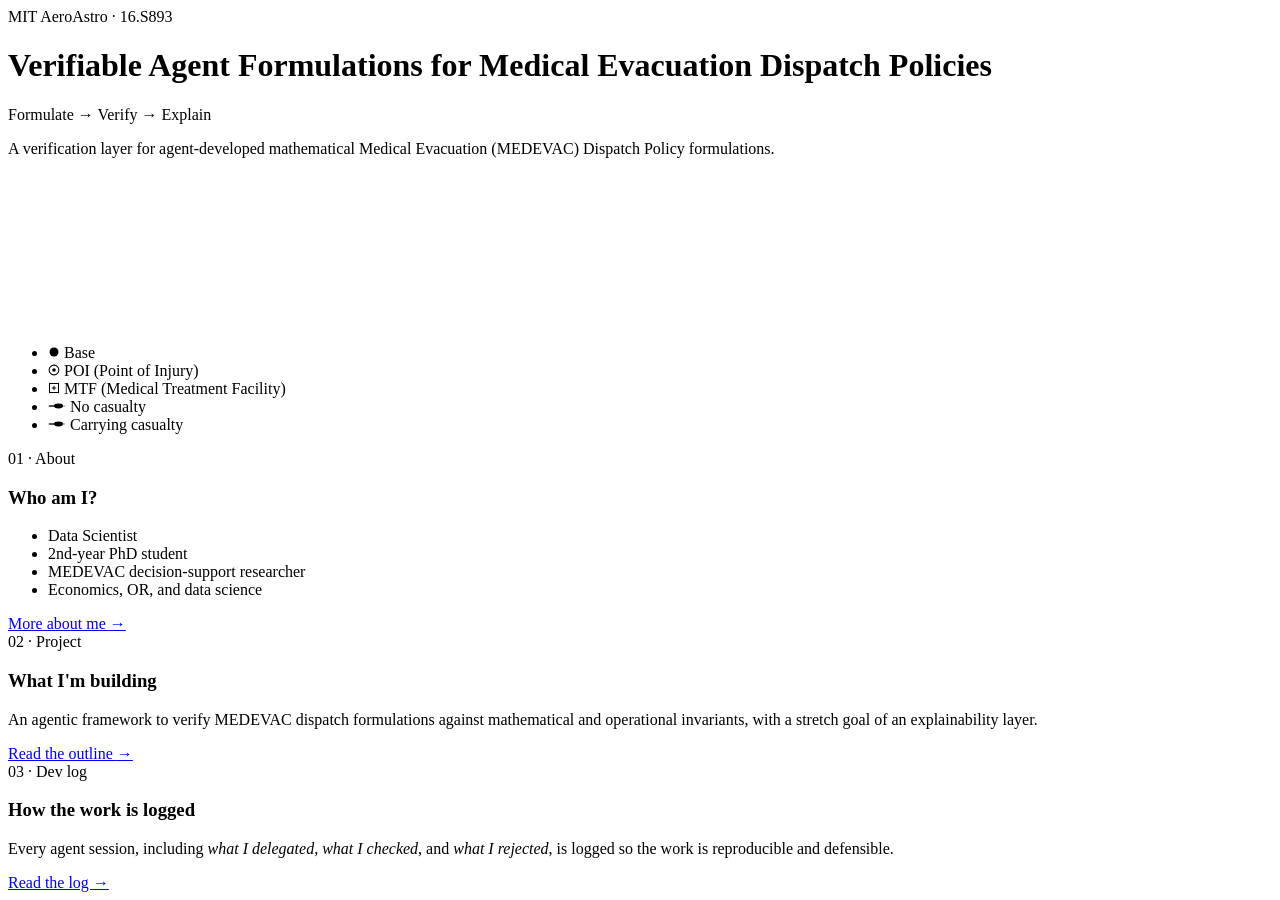
==== pages/index.html @ cb946254 "Fix broken log-entry markup on the about-page session." ====
<!doctype html>
<html lang="en">
<head>
  <meta charset="utf-8" />
  <meta name="viewport" content="width=device-width, initial-scale=1" />
  <title>Ben McCloskey — 16.S893 Portfolio</title>
  <link rel="preconnect" href="https://fonts.googleapis.com" />
  <link rel="preconnect" href="https://fonts.gstatic.com" crossorigin />
  <link href="https://fonts.googleapis.com/css2?family=IBM+Plex+Mono:wght@400;500;600;700&family=IBM+Plex+Sans:wght@400;500;600;700&display=swap" rel="stylesheet" />
  <link rel="stylesheet" href="css/style.css?v=15" />
  <noscript><style>body{opacity:1 !important;}</style></noscript>
</head>
<body>
  <main>
    <div class="wrap">
      <div class="hero-top">
        <div class="hero-text">
          <span class="eyebrow">MIT AeroAstro &middot; 16.S893</span>
          <h1 class="hero-title">Verifiable Agent Formulations for Medical Evacuation Dispatch Policies</h1>
          <p class="pipeline">Formulate <span class="arrow">&rarr;</span> Verify <span class="arrow">&rarr;</span> Explain</p>
          <p class="lede">A verification layer for agent-developed mathematical Medical Evacuation (MEDEVAC) Dispatch Policy formulations.</p>
        </div>
        <div class="hero-figure">
          <span class="apl-mark" role="img" aria-label="APL logo"></span>
        </div>
      </div>

      <div class="hero">
        <canvas id="dispatch-canvas" aria-label="Animated stylized MEDEVAC dispatch simulation" role="img"></canvas>
        <ul class="hero-legend">
          <li class="legend-base">
            <svg class="icon" viewBox="0 0 16 16" width="12" height="12" aria-hidden="true"><circle cx="8" cy="8" r="6" fill="currentColor"/></svg>
            Base
          </li>
          <li class="legend-poi">
            <svg class="icon" viewBox="0 0 16 16" width="12" height="12" aria-hidden="true"><circle cx="8" cy="8" r="6.5" fill="none" stroke="currentColor" stroke-width="1.4"/><circle cx="8" cy="8" r="2.4" fill="currentColor"/></svg>
            POI (Point of Injury)
          </li>
          <li class="legend-mtf">
            <svg class="icon" viewBox="0 0 16 16" width="12" height="12" aria-hidden="true"><rect x="2" y="2" width="12" height="12" fill="none" stroke="currentColor" stroke-width="1.4"/><path d="M8 5v6M5 8h6" stroke="currentColor" stroke-width="1.4"/></svg>
            MTF (Medical Treatment Facility)
          </li>
          <li class="legend-heli-empty">
            <svg class="icon" viewBox="0 0 24 16" width="18" height="12" aria-hidden="true"><line x1="1" y1="8" x2="9" y2="8" stroke="currentColor" stroke-width="1.6"/><ellipse cx="14" cy="8" rx="6" ry="3.2" fill="currentColor"/><line x1="3" y1="8" x2="23" y2="8" stroke="currentColor" stroke-width="1" opacity="0.6"/></svg>
            No casualty
          </li>
          <li class="legend-heli-casualty">
            <svg class="icon" viewBox="0 0 24 16" width="18" height="12" aria-hidden="true"><line x1="1" y1="8" x2="9" y2="8" stroke="currentColor" stroke-width="1.6"/><ellipse cx="14" cy="8" rx="6" ry="3.2" fill="currentColor"/><line x1="3" y1="8" x2="23" y2="8" stroke="currentColor" stroke-width="1" opacity="0.6"/></svg>
            Carrying casualty
          </li>
        </ul>
      </div>

      <div class="entry-grid">
        <article class="entry-card">
          <span class="entry-kicker">01 &middot; About</span>
          <h3>Who am I?</h3>
          <ul class="entry-list">
            <li>Data Scientist</li>
            <li>2nd-year PhD student</li>
            <li>MEDEVAC decision-support researcher</li>
            <li>Economics, OR, and data science</li>
          </ul>
          <a class="entry-link" href="about.html">More about me <span aria-hidden="true">&rarr;</span></a>
        </article>
        <article class="entry-card">
          <span class="entry-kicker">02 &middot; Project</span>
          <h3>What I'm building</h3>
          <p>An agentic framework to verify MEDEVAC dispatch formulations against mathematical and operational invariants, with a stretch goal of an explainability layer.</p>
          <a class="entry-link" href="project.html">Read the outline <span aria-hidden="true">&rarr;</span></a>
        </article>
        <article class="entry-card">
          <span class="entry-kicker">03 &middot; Dev log</span>
          <h3>How the work is logged</h3>
          <p>Every agent session, including <em>what I delegated</em>, <em>what I checked</em>, and <em>what I rejected</em>, is logged so the work is reproducible and defensible.</p>
          <a class="entry-link" href="devlog.html">Read the log <span aria-hidden="true">&rarr;</span></a>
        </article>
      </div>
    </div>
  </main>

  <script src="js/layout.js?v=5"></script>
  <script src="js/dispatch.js"></script>
</body>
</html>
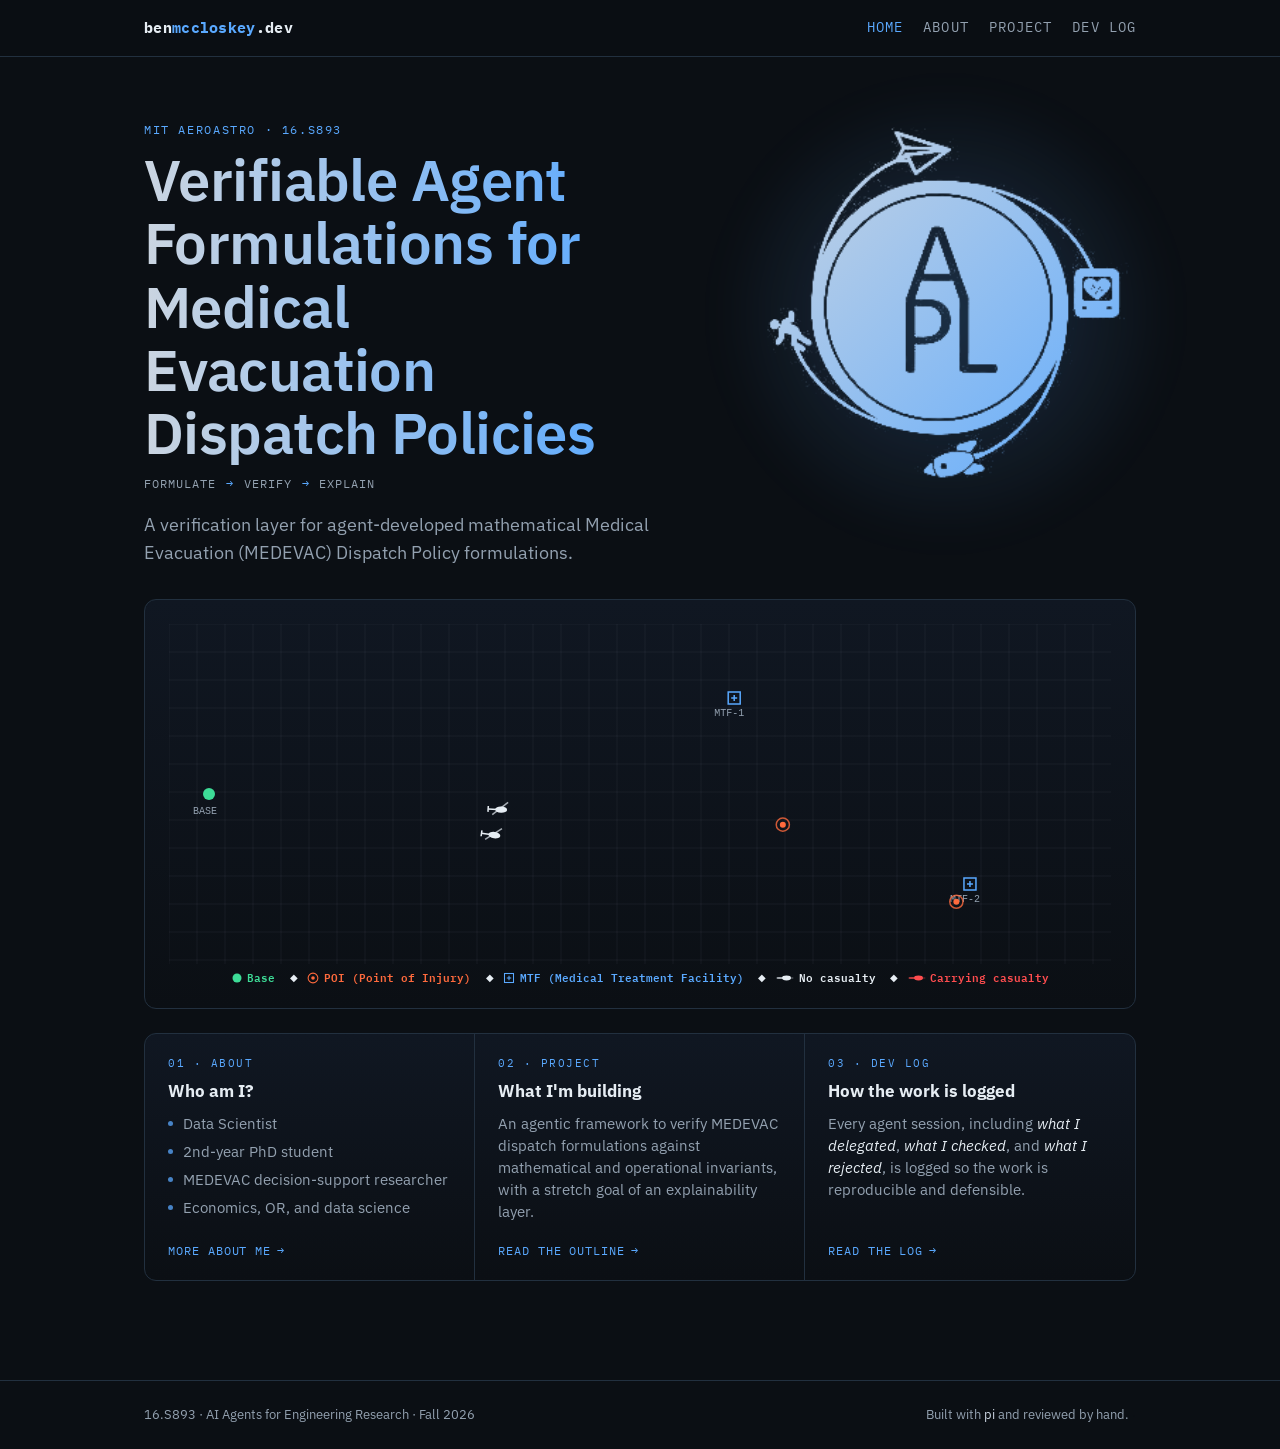
==== commit 4dd5decb: "Restore root Pages entry after moving HTML into pages/" ====
--- a/pages/index.html
+++ b/pages/index.html
@@ -7,7 +7,7 @@
   <link rel="preconnect" href="https://fonts.googleapis.com" />
   <link rel="preconnect" href="https://fonts.gstatic.com" crossorigin />
   <link href="https://fonts.googleapis.com/css2?family=IBM+Plex+Mono:wght@400;500;600;700&family=IBM+Plex+Sans:wght@400;500;600;700&display=swap" rel="stylesheet" />
-  <link rel="stylesheet" href="css/style.css?v=15" />
+  <link rel="stylesheet" href="../css/style.css?v=15" />
   <noscript><style>body{opacity:1 !important;}</style></noscript>
 </head>
 <body>
@@ -79,7 +79,7 @@
     </div>
   </main>
 
-  <script src="js/layout.js?v=5"></script>
-  <script src="js/dispatch.js"></script>
+  <script src="../js/layout.js?v=7"></script>
+  <script src="../js/dispatch.js"></script>
 </body>
 </html>
--- a/css/style.css
+++ b/css/style.css
@@ -0,0 +1,753 @@
+:root {
+  --bg: #0b0f14;
+  --bg-panel: #111823;
+  --fg: #e6edf3;
+  --muted: #93a1b0;
+  --accent: #5aa9ff;
+  --accent-2: #cbd5e1;
+  --line: #22303f;
+  --max-w: 1040px;
+  --font-sans: "IBM Plex Sans", -apple-system, BlinkMacSystemFont, "Segoe UI", sans-serif;
+  --font-mono: "IBM Plex Mono", "SFMono-Regular", Consolas, monospace;
+}
+
+* { box-sizing: border-box; }
+
+html, body {
+  margin: 0;
+  padding: 0;
+  background: var(--bg);
+  color: var(--fg);
+  font-family: var(--font-sans);
+  line-height: 1.55;
+}
+
+a { color: var(--accent-2); text-decoration: none; }
+a:hover { text-decoration: underline; }
+
+.wrap {
+  max-width: var(--max-w);
+  margin: 0 auto;
+  padding: 0 1.5rem;
+}
+
+header.site-header {
+  border-bottom: 1px solid var(--line);
+  padding: 1rem 0;
+  position: sticky;
+  top: 0;
+  background: rgba(11, 15, 20, 0.92);
+  backdrop-filter: blur(6px);
+  z-index: 50;
+}
+
+.site-header .wrap {
+  display: flex;
+  align-items: center;
+  justify-content: space-between;
+  flex-wrap: wrap;
+  gap: 0.75rem;
+}
+
+.brand {
+  font-family: var(--font-mono);
+  font-weight: 700;
+  letter-spacing: 0.02em;
+  color: var(--fg);
+  font-size: 0.95rem;
+}
+
+.brand span { color: var(--accent); }
+
+nav.main-nav ul {
+  list-style: none;
+  display: flex;
+  gap: 1.25rem;
+  margin: 0;
+  padding: 0;
+  font-size: 0.85rem;
+  font-family: var(--font-mono);
+}
+
+nav.main-nav a {
+  color: var(--muted);
+  text-transform: uppercase;
+  letter-spacing: 0.08em;
+}
+
+nav.main-nav a.active,
+nav.main-nav a:hover {
+  color: var(--accent);
+  text-decoration: none;
+}
+
+main {
+  padding: 4rem 0 5rem;
+}
+
+h1, h2, h3 {
+  font-weight: 700;
+  line-height: 1.25;
+}
+
+h1 { font-size: 1.9rem; margin-bottom: 0.4rem; }
+h2 { font-size: 1.25rem; margin-top: 2.2rem; color: var(--accent-2); }
+h3 { font-size: 1.05rem; margin-top: 1.4rem; }
+
+.eyebrow {
+  display: block;
+  font-family: var(--font-mono);
+  font-size: 0.72rem;
+  letter-spacing: 0.14em;
+  text-transform: uppercase;
+  color: var(--accent);
+  margin-bottom: 0.6rem;
+}
+
+.hero-top {
+  display: flex;
+  align-items: flex-start;
+  justify-content: space-between;
+  gap: 2rem;
+}
+
+.hero-text {
+  flex: 1 1 auto;
+  min-width: 0;
+}
+
+.hero-figure {
+  flex: 0 0 auto;
+  display: flex;
+  align-items: center;
+  justify-content: center;
+  padding-top: 0.4rem;
+  position: relative;
+}
+
+.hero-figure::before {
+  content: "";
+  position: absolute;
+  inset: -10%;
+  border-radius: 50%;
+  background: radial-gradient(circle, rgba(90, 169, 255, 0.22), rgba(90, 169, 255, 0) 70%);
+  filter: blur(18px);
+  z-index: 0;
+}
+
+.apl-mark {
+  display: block;
+  width: clamp(200px, 30vw, 380px);
+  height: clamp(200px, 30vw, 380px);
+  position: relative;
+  z-index: 1;
+  background: linear-gradient(135deg, var(--accent-2), var(--accent));
+  -webkit-mask-image: url("../figures/apl-logo-transparent.png");
+  mask-image: url("../figures/apl-logo-transparent.png");
+  -webkit-mask-repeat: no-repeat;
+  mask-repeat: no-repeat;
+  -webkit-mask-size: contain;
+  mask-size: contain;
+  -webkit-mask-position: center;
+  mask-position: center;
+  filter: drop-shadow(0 0 0.5rem rgba(90, 169, 255, 0.5))
+          drop-shadow(0 0 1.5rem rgba(203, 213, 225, 0.3));
+}
+
+@media (max-width: 640px) {
+  .hero-top {
+    flex-direction: column;
+    align-items: flex-start;
+  }
+
+  .hero-figure {
+    padding-top: 0;
+  }
+}
+
+.hero-title {
+  font-size: clamp(2.2rem, 6vw, 3.6rem);
+  font-weight: 600;
+  letter-spacing: -0.01em;
+  line-height: 1.1;
+  max-width: 14ch;
+  margin: 0 0 0.6rem;
+  background: linear-gradient(90deg, var(--accent-2), var(--accent));
+  -webkit-background-clip: text;
+  background-clip: text;
+  -webkit-text-fill-color: transparent;
+  color: transparent;
+}
+
+.pipeline {
+  font-family: var(--font-mono);
+  text-transform: uppercase;
+  letter-spacing: 0.08em;
+  font-size: 0.78rem;
+  color: var(--muted);
+  margin: 0 0 1rem;
+}
+
+.pipeline .arrow {
+  color: var(--accent);
+  margin: 0 0.15em;
+}
+
+p.lede {
+  color: var(--muted);
+  font-size: 1.15rem;
+  max-width: 36em;
+  margin-top: 0.2rem;
+  margin-bottom: 2rem;
+}
+
+.tag {
+  display: inline-block;
+  font-family: var(--font-mono);
+  font-size: 0.7rem;
+  letter-spacing: 0.08em;
+  text-transform: uppercase;
+  color: var(--accent);
+  border: 1px solid var(--accent);
+  border-radius: 999px;
+  padding: 0.15rem 0.6rem;
+  margin-bottom: 0.8rem;
+}
+
+.avatar {
+  display: block;
+  width: 220px;
+  height: 220px;
+  margin: 0 auto 1.2rem;
+  border-radius: 50%;
+  object-fit: cover;
+}
+
+.about-title {
+  text-align: center;
+}
+
+.about-lede {
+  text-align: center;
+  margin: 0 auto 2rem;
+}
+
+.social-links {
+  display: flex;
+  justify-content: center;
+  gap: 1.6rem;
+  margin-top: 0.8rem;
+}
+
+.social-links a {
+  display: inline-flex;
+  align-items: center;
+  justify-content: center;
+  color: var(--muted);
+  transition: color 0.15s ease;
+}
+
+.social-links a:hover,
+.social-links a:focus-visible {
+  color: var(--accent);
+}
+
+ul.social-links-list {
+  display: flex;
+  justify-content: center;
+  align-items: center;
+  gap: 2rem;
+  list-style: none;
+  padding-left: 0;
+  margin: 2rem 0 0;
+}
+
+ul.social-links-list li {
+  margin-bottom: 0;
+}
+
+ul.social-links-list a {
+  display: inline-flex;
+  align-items: center;
+  justify-content: center;
+  color: var(--muted);
+  transition: color 0.15s ease;
+}
+
+ul.social-links-list a:hover,
+ul.social-links-list a:focus-visible {
+  color: var(--accent);
+}
+
+.card {
+  background: var(--bg-panel);
+  border: 1px solid var(--line);
+  border-radius: 10px;
+  padding: 1.2rem 1.4rem;
+}
+
+.card h3 { margin-top: 0; }
+
+.about-card {
+  margin-bottom: 2.4rem;
+}
+
+.about-card .entry-kicker {
+  font-size: 1.15rem;
+  letter-spacing: 0.08em;
+  margin-bottom: 0.9rem;
+}
+
+.about-card .entry-list li {
+  font-size: 1.08rem;
+  line-height: 1.6;
+  color: var(--fg);
+}
+
+.grid {
+  display: grid;
+  grid-template-columns: repeat(auto-fit, minmax(220px, 1fr));
+  gap: 1rem;
+  margin: 1.2rem 0;
+}
+
+.grid .card { margin: 0; }
+
+.photo-grid {
+  display: grid;
+  grid-template-columns: repeat(3, minmax(0, 1fr));
+  gap: 0.9rem;
+  margin: 1.4rem 0 2rem;
+}
+
+.photo-grid figure {
+  position: relative;
+  margin: 0;
+  border-radius: 10px;
+  overflow: hidden;
+  border: 1px solid var(--line);
+  background: var(--bg-panel);
+}
+
+.photo-grid img {
+  display: block;
+  width: 100%;
+  height: 190px;
+  object-fit: cover;
+}
+
+.photo-grid figcaption {
+  position: absolute;
+  inset: auto 0 0 0;
+  padding: 0.5rem 0.6rem;
+  font-size: 0.7rem;
+  line-height: 1.35;
+  color: var(--fg);
+  background: linear-gradient(180deg, rgba(11,15,20,0) 0%, rgba(11,15,20,0.92) 55%);
+  opacity: 0;
+  transform: translateY(6px);
+  transition: opacity 160ms ease, transform 160ms ease;
+}
+
+.photo-grid figure:hover figcaption,
+.photo-grid figure:focus-within figcaption {
+  opacity: 1;
+  transform: translateY(0);
+}
+
+.photo-grid figcaption a {
+  color: var(--accent-2);
+}
+
+.photo-grid figcaption a:hover {
+  color: var(--accent);
+}
+
+.photo-grid a.photo-link {
+  display: block;
+}
+
+.photo-grid a.photo-link:focus-visible {
+  outline: 2px solid var(--accent);
+  outline-offset: 2px;
+}
+
+@media (max-width: 700px) {
+  .photo-grid {
+    grid-template-columns: 1fr;
+  }
+}
+
+.entry-grid {
+  display: grid;
+  grid-template-columns: repeat(3, minmax(0, 1fr));
+  gap: 0;
+  margin: 0 0 1.2rem;
+  border: 1px solid var(--line);
+  border-radius: 12px;
+  overflow: hidden;
+  background: linear-gradient(180deg, #101722, #0b0f14);
+}
+
+.entry-card {
+  display: flex;
+  flex-direction: column;
+  min-width: 0;
+  padding: 1.35rem 1.45rem 1.25rem;
+  border-right: 1px solid var(--line);
+  transition: background 180ms ease;
+  position: relative;
+  overflow: hidden;
+}
+
+.entry-card:last-child {
+  border-right: none;
+}
+
+.entry-card:hover {
+  background: rgba(90, 169, 255, 0.05);
+}
+
+.entry-kicker {
+  display: block;
+  font-family: var(--font-mono);
+  font-size: 0.68rem;
+  letter-spacing: 0.14em;
+  text-transform: uppercase;
+  color: var(--accent);
+  margin-bottom: 0.55rem;
+}
+
+.entry-card h3 {
+  margin: 0 0 0.7rem;
+  font-size: 1.05rem;
+  line-height: 1.25;
+}
+
+.entry-card p {
+  color: var(--muted);
+  font-size: 0.92rem;
+  line-height: 1.5;
+  margin: 0 0 1.15rem;
+  flex: 1 1 auto;
+  min-width: 0;
+  max-width: 100%;
+  white-space: normal;
+  overflow-wrap: break-word;
+}
+
+.entry-card em {
+  font-style: italic;
+  color: var(--fg);
+}
+
+.entry-list {
+  list-style: none;
+  margin: 0 0 1.15rem;
+  padding: 0;
+  flex: 1 1 auto;
+  min-width: 0;
+}
+
+.entry-list li {
+  position: relative;
+  padding-left: 0.9rem;
+  margin-bottom: 0.42rem;
+  color: var(--muted);
+  font-size: 0.92rem;
+  line-height: 1.45;
+}
+
+.entry-list li:last-child {
+  margin-bottom: 0;
+}
+
+.entry-list li::before {
+  content: "";
+  position: absolute;
+  left: 0;
+  top: 0.55em;
+  width: 0.32rem;
+  height: 0.32rem;
+  border-radius: 50%;
+  background: var(--accent);
+  opacity: 0.75;
+}
+
+.entry-sublist {
+  list-style: none;
+  margin: 0.5rem 0 0.42rem;
+  padding: 0;
+}
+
+.entry-sublist li {
+  position: relative;
+  padding-left: 2rem;
+  margin-bottom: 0.42rem;
+  color: var(--muted);
+  font-size: 0.92rem;
+  line-height: 1.45;
+}
+
+.entry-sublist li:last-child {
+  margin-bottom: 0;
+}
+
+.entry-sublist li::before {
+  content: "";
+  position: absolute;
+  left: 1.15rem;
+  top: 0.55em;
+  width: 0.26rem;
+  height: 0.26rem;
+  border-radius: 50%;
+  background: var(--accent);
+  opacity: 0.55;
+}
+
+.about-card .entry-sublist li {
+  font-size: 0.96rem;
+  line-height: 1.5;
+  color: var(--fg);
+}
+
+.entry-link {
+  font-family: var(--font-mono);
+  font-size: 0.72rem;
+  letter-spacing: 0.08em;
+  text-transform: uppercase;
+  color: var(--accent);
+  margin-top: auto;
+  display: inline-flex;
+  align-items: center;
+  gap: 0.35rem;
+  width: fit-content;
+}
+
+.entry-link::after {
+  content: "";
+  position: absolute;
+  inset: 0;
+}
+
+.entry-link:hover {
+  color: var(--fg);
+  text-decoration: none;
+}
+
+@media (max-width: 800px) {
+  .entry-grid {
+    grid-template-columns: 1fr;
+  }
+
+  .entry-card {
+    border-right: none;
+    border-bottom: 1px solid var(--line);
+    padding: 1.25rem 1.2rem 1.15rem;
+  }
+
+  .entry-card:last-child {
+    border-bottom: none;
+  }
+}
+
+ul.clean { padding-left: 1.1rem; }
+ul.clean li { margin-bottom: 0.4rem; }
+
+table {
+  width: 100%;
+  border-collapse: collapse;
+  margin: 1rem 0;
+  font-size: 0.85rem;
+}
+
+th, td {
+  text-align: left;
+  padding: 0.5rem 0.6rem;
+  border-bottom: 1px solid var(--line);
+  vertical-align: top;
+}
+
+th { color: var(--muted); text-transform: uppercase; font-size: 0.72rem; letter-spacing: 0.05em; }
+
+footer.site-footer {
+  border-top: 1px solid var(--line);
+  padding: 1.5rem 0;
+  color: var(--muted);
+  font-size: 0.8rem;
+}
+
+footer.site-footer .wrap {
+  display: flex;
+  justify-content: space-between;
+  flex-wrap: wrap;
+  gap: 0.5rem;
+}
+
+.egg-dot {
+  color: var(--bg);
+  cursor: default;
+  user-select: none;
+  font-size: 0.7rem;
+}
+
+.egg-dot:hover { color: var(--line); }
+
+/* ---- Hero / animation ---- */
+
+.hero {
+  border: 1px solid var(--line);
+  border-radius: 12px;
+  background: linear-gradient(180deg, #101722, #0b0f14);
+  padding: 1.5rem;
+  margin-bottom: 1.5rem;
+  overflow: hidden;
+  position: relative;
+}
+
+#dispatch-canvas {
+  width: 100%;
+  height: 340px;
+  display: block;
+}
+
+.hero-legend {
+  display: flex;
+  flex-wrap: nowrap;
+  align-items: center;
+  justify-content: center;
+  gap: 0;
+  list-style: none;
+  margin: 0.5rem 0 0;
+  padding: 0;
+  font-family: var(--font-mono);
+  font-size: 0.66rem;
+  line-height: 1;
+  overflow-x: auto;
+  white-space: nowrap;
+  text-align: center;
+}
+
+.hero-legend li {
+  display: flex;
+  align-items: center;
+  gap: 0.3rem;
+  font-weight: 600;
+}
+
+.hero-legend li:not(:last-child)::after {
+  content: "\25C6"; /* white diamond separator */
+  color: #e6edf3;
+  margin: 0 0.6rem;
+  font-weight: 400;
+  font-size: 0.6rem;
+}
+
+.hero-legend .icon {
+  flex: none;
+  display: block;
+}
+
+.legend-base { color: #3ddc97; }
+.legend-poi { color: #ff6a3d; }
+.legend-mtf { color: #5aa9ff; }
+.legend-heli-empty { color: #e6edf3; }
+.legend-heli-casualty { color: #ff4d4f; }
+
+/* ---- Devlog ---- */
+
+.log-entry {
+  border-left: 2px solid var(--line);
+  padding-left: 1rem;
+  margin-bottom: 1.6rem;
+}
+
+.log-entry .log-date {
+  color: var(--accent);
+  font-size: 0.78rem;
+  letter-spacing: 0.05em;
+  text-transform: uppercase;
+}
+
+.badge {
+  display: inline-block;
+  font-size: 0.68rem;
+  padding: 0.1rem 0.45rem;
+  border-radius: 4px;
+  margin-right: 0.3rem;
+  text-transform: uppercase;
+  letter-spacing: 0.04em;
+}
+
+.badge.delegated { background: rgba(203, 213, 225, 0.14); color: var(--accent-2); border: 1px solid rgba(203,213,225,0.35); }
+.badge.checked   { background: rgba(90, 169, 255, 0.14); color: var(--accent); border: 1px solid rgba(90,169,255,0.35); }
+.badge.rejected  { background: rgba(255, 255, 255, 0.08); color: var(--muted); border: 1px solid var(--line); }
+
+/* ---- Easter egg overlay ---- */
+
+#egg-overlay {
+  position: fixed;
+  inset: 0;
+  pointer-events: none;
+  z-index: 999;
+  overflow: hidden;
+  display: none;
+}
+
+#egg-overlay.active { display: block; }
+
+.heli {
+  position: absolute;
+  top: 40%;
+  left: -10%;
+  font-size: 2.4rem;
+  transform: scaleX(-1);
+  animation: fly 3.2s linear forwards;
+}
+
+@keyframes fly {
+  from { left: -10%; top: 60%; }
+  to   { left: 110%; top: 15%; }
+}
+
+.egg-note {
+  position: fixed;
+  bottom: 1.5rem;
+  right: 1.5rem;
+  background: var(--bg-panel);
+  border: 1px solid var(--accent);
+  color: var(--fg);
+  padding: 0.7rem 1rem;
+  border-radius: 8px;
+  font-size: 0.8rem;
+  max-width: 260px;
+  opacity: 0;
+  transition: opacity 0.4s ease;
+}
+
+.egg-note.show { opacity: 1; }
+
+@media (max-width: 600px) {
+  nav.main-nav ul { gap: 0.8rem; font-size: 0.75rem; }
+  h1 { font-size: 1.5rem; }
+  #dispatch-canvas { height: 220px; }
+}
+
+/* ---- Page transition: fade ---- */
+
+body {
+  opacity: 0;
+  transition: opacity 450ms ease;
+}
+
+body.page-ready {
+  opacity: 1;
+}
+
+body.page-leaving {
+  opacity: 0;
+}
+
+@media (prefers-reduced-motion: reduce) {
+  body { opacity: 1 !important; transition: none !important; }
+}
